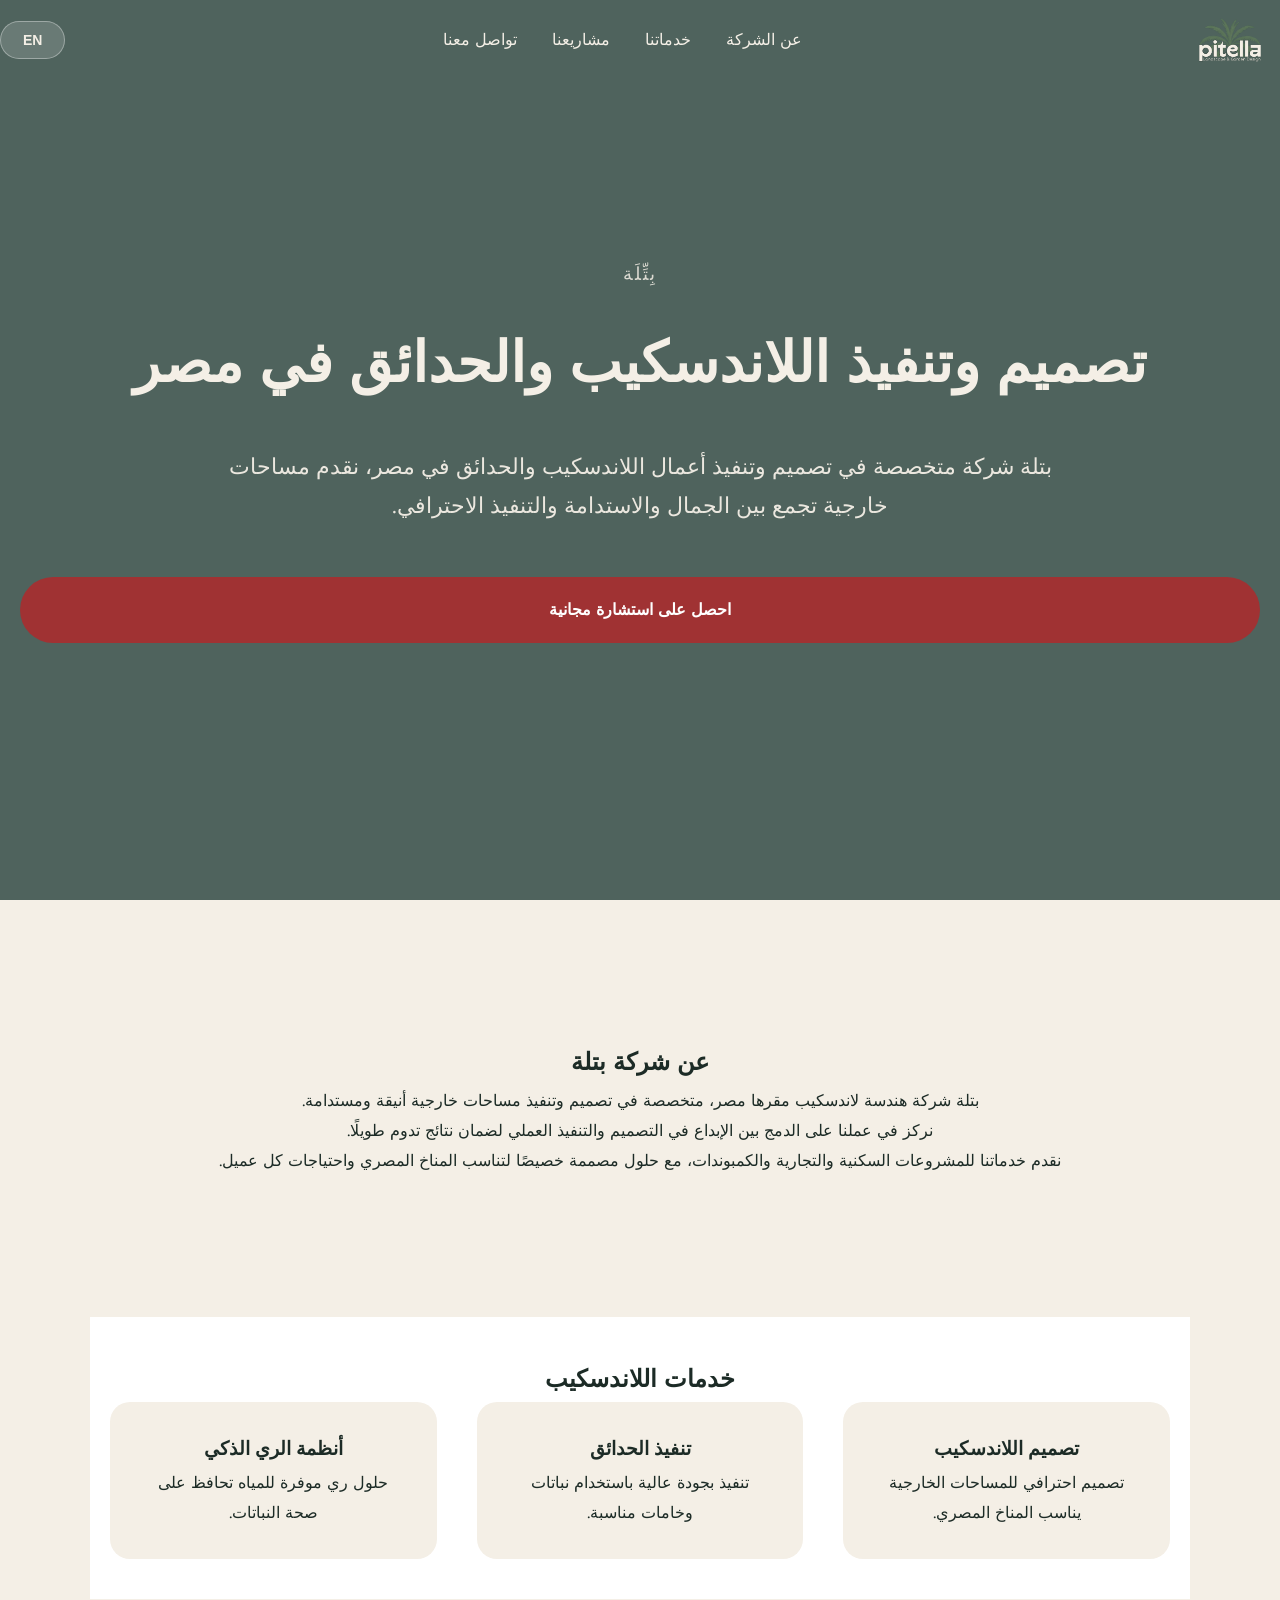
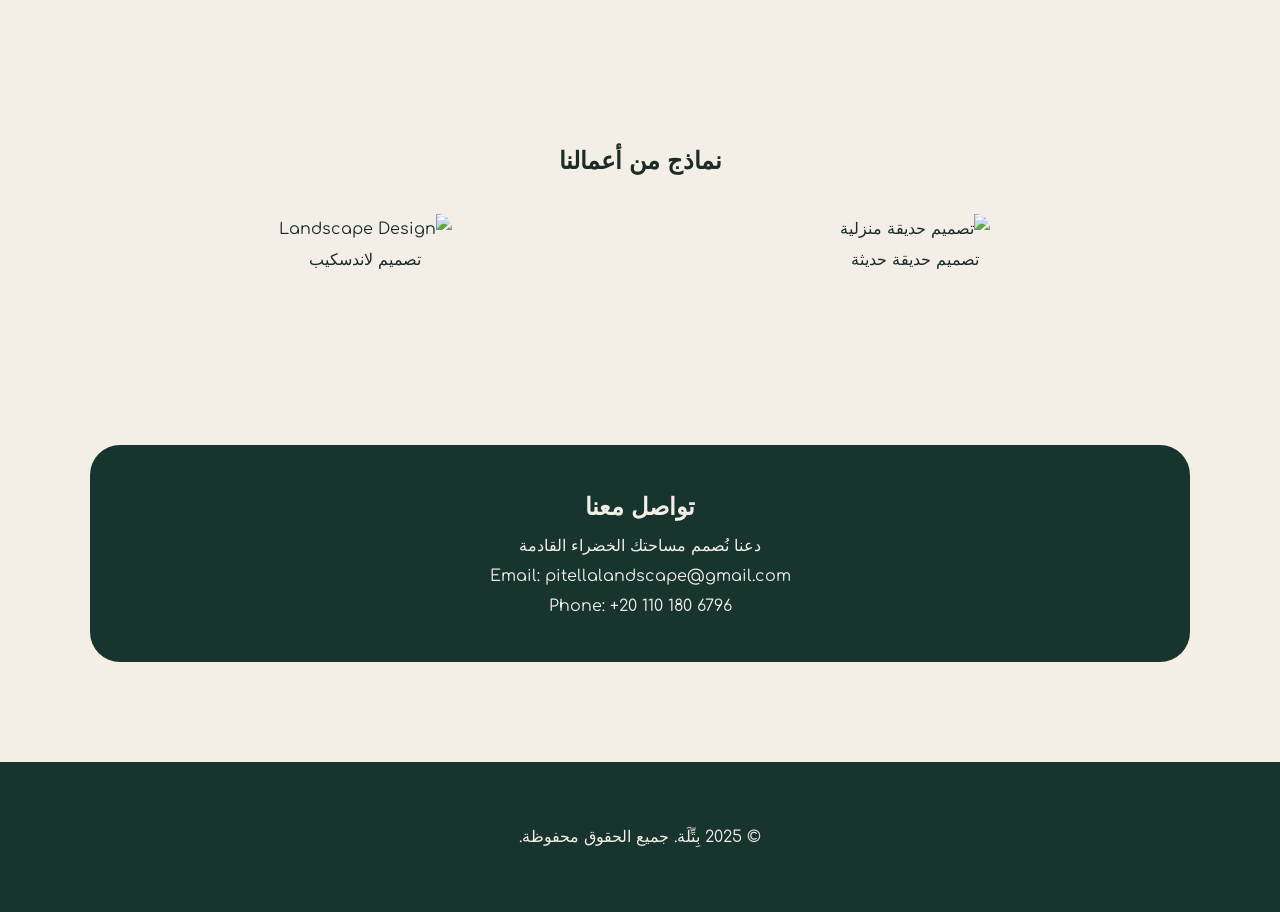
==== index.html @ 6008861d "Update index.html" ====
<!DOCTYPE html>
<html lang="ar" dir="rtl" id="htmlRoot">
<head>
  <meta charset="UTF-8">
  <meta name="viewport" content="width=device-width, initial-scale=1.0">

  <title>بتلة Pitella | تصميم وتنفيذ اللاندسكيب والحدائق في مصر</title>

  <meta name="description" content="بتلة شركة متخصصة في تصميم وتنفيذ اللاندسكيب والحدائق في مصر. حلول مستدامة، تصميم عصري، وتنفيذ احترافي.">
  <meta name="keywords" content="تصميم لاندسكيب, تصميم حدائق, Landscape Egypt, Pitella, بتلة">
  <meta name="author" content="Pitella Landscape">

  <link rel="canonical" href="https://pitella.com/">
  <link rel="icon" href="favicon.png">

  <!-- Open Graph -->
  <meta property="og:title" content="Pitella | Landscape & Garden Design">
  <meta property="og:description" content="تصميم وتنفيذ اللاندسكيب والحدائق في مصر">
  <meta property="og:image" content="https://pitella.com/hero-bg.png">
  <meta property="og:url" content="https://pitella.com">
  <meta property="og:type" content="website">

  <link href="https://fonts.googleapis.com/css2?family=Comfortaa:wght@300;400;700&display=swap" rel="stylesheet">
  <link rel="stylesheet" href="style.css">
</head>

<body>

<!-- Navbar -->
<nav class="navbar">
  <div class="navbar-container">

    <!-- Logo -->
    <img src="logo-full.png" alt="Pitella Landscape Logo" class="nav-logo">

    <!-- Navigation Links -->
    <ul class="nav-list">
      <li><a href="#about" data-en="About" data-ar="عن الشركة">عن الشركة</a></li>
      <li><a href="#services" data-en="Services" data-ar="خدماتنا">خدماتنا</a></li>
      <li><a href="#projects" data-en="Projects" data-ar="مشاريعنا">مشاريعنا</a></li>
      <li><a href="#contact" data-en="Contact" data-ar="تواصل معنا">تواصل معنا</a></li>
    </ul>

    <!-- Hamburger (Mobile Only) -->
    <div class="hamburger">
      <span></span>
      <span></span>
      <span></span>
    </div>

    <!-- Language Toggle -->
    <button id="langToggle" class="lang-toggle">EN</button>

  </div>
</nav>


<!-- Hero -->
<header class="hero">

  <!-- Brand Name -->
  <span
    class="hero-brand"
    data-en="Pitella"
    data-ar="بِتِّلَة">
    بِتِّلَة Pitella
  </span>

  <!-- Main Heading -->
  <h1
    data-en="Landscape & Garden Design in Egypt"
    data-ar="تصميم وتنفيذ اللاندسكيب والحدائق في مصر">
    تصميم وتنفيذ اللاندسكيب والحدائق في مصر
  </h1>

  <!-- Description -->
  <p
    class="hero-desc"
    data-en="Pitella is a landscape company specialized in designing and executing landscape and garden projects in Egypt. We deliver sustainable and elegant outdoor spaces."
    data-ar="بتلة شركة متخصصة في تصميم وتنفيذ أعمال اللاندسكيب والحدائق في مصر، نقدم مساحات خارجية تجمع بين الجمال والاستدامة والتنفيذ الاحترافي.">
    بتلة شركة متخصصة في تصميم وتنفيذ أعمال اللاندسكيب والحدائق في مصر، نقدم مساحات خارجية تجمع بين الجمال والاستدامة والتنفيذ الاحترافي.
  </p>

  <!-- CTA -->
  <a
    href="#contact"
    class="cta-btn"
    data-en="Get a Free Consultation"
    data-ar="احصل على استشارة مجانية">
    احصل على استشارة مجانية
  </a>

</header>


</header>


<!-- About -->
<section class="section" id="about">

  <h2
    data-en="About Pitella"
    data-ar="عن شركة بتلة">
    عن شركة بتلة
  </h2>

  <p
    data-en="Pitella is a landscape engineering company based in Egypt, specializing in creating elegant and sustainable outdoor environments."
    data-ar="بتلة شركة هندسة لاندسكيب مقرها مصر، متخصصة في تصميم وتنفيذ مساحات خارجية أنيقة ومستدامة. ">
    بتلة شركة هندسة لاندسكيب مقرها مصر، متخصصة في تصميم وتنفيذ مساحات خارجية أنيقة ومستدامة.
  </p> 
 
  <p
    data-en=" Our work focuses on blending design creativity with practical execution to deliver long-lasting results."
    data-ar=" نركز في عملنا على الدمج بين الإبداع في التصميم والتنفيذ العملي لضمان نتائج تدوم طويلًا.">
   نركز في عملنا على الدمج بين الإبداع في التصميم والتنفيذ العملي لضمان نتائج تدوم طويلًا.
  </p>

  <p
    data-en="We serve residential, commercial, and compound projects, with solutions tailored to the Egyptian climate and client needs."
    data-ar="نقدم خدماتنا للمشروعات السكنية والتجارية والكمبوندات، مع حلول مصممة خصيصًا لتناسب المناخ المصري واحتياجات كل عميل.">
    نقدم خدماتنا للمشروعات السكنية والتجارية والكمبوندات، مع حلول مصممة خصيصًا لتناسب المناخ المصري واحتياجات كل عميل.
  </p>

</section>

<!-- Services -->
<section class="section light" id="services">
  <h2>خدمات اللاندسكيب</h2>

  <div class="services">
    <div class="service-box">
      <h3>تصميم اللاندسكيب</h3>
      <p>تصميم احترافي للمساحات الخارجية يناسب المناخ المصري.</p>
    </div>

    <div class="service-box">
      <h3>تنفيذ الحدائق</h3>
      <p>تنفيذ بجودة عالية باستخدام نباتات وخامات مناسبة.</p>
    </div>

    <div class="service-box">
      <h3>أنظمة الري الذكي</h3>
      <p>حلول ري موفرة للمياه تحافظ على صحة النباتات.</p>
    </div>
  </div>
</section>

<!-- Projects -->
<section class="section" id="projects">
  <h2>نماذج من أعمالنا</h2>

  <div class="projects">
    <div class="project">
      <img src="https://source.unsplash.com/600x400/?garden" alt="تصميم حديقة منزلية">
      <p>تصميم حديقة حديثة</p>
    </div>

    <div class="project">
      <img src="https://source.unsplash.com/600x400/?landscape" alt="Landscape Design">
      <p>تصميم لاندسكيب</p>
    </div>
  </div>
</section>

<!-- Contact -->
<section class="section dark" id="contact">
  <h2>تواصل معنا</h2>
  <p>دعنا نُصمم مساحتك الخضراء القادمة</p>
  <p>Email: pitellalandscape@gmail.com</p>
  <p>Phone: +20 110 180 6796</p>
</section>

<footer>
  <p
    data-en="© 2025 Pitella. All rights reserved."
    data-ar="© 2025 بِتِّلَة. جميع الحقوق محفوظة.">
    © 2025 بِتِّلَة. جميع الحقوق محفوظة.
  </p>
</footer>


<!-- Schema -->
<script type="application/ld+json">
{
  "@context": "https://schema.org",
  "@type": "LandscapeBusiness",
  "name": "Pitella",
  "url": "https://pitella.com",
  "logo": "https://pitella.com/logo-full.png",
  "address": {
    "@type": "PostalAddress",
    "addressLocality": "Cairo",
    "addressCountry": "EG"
  }
}
</script>

<script src="script.js"></script>
</body>
</html>
---- style.css ----
:root {
  --deep-green: #18342F;
  --dark-green: #1C2B26;
  --light-green: #90EE90;
  --cream: #F4EFE6;
  --white: #fff;
  --text-on-dark: #F4EFE6;
  --cta: #a03233;
}

* {
  margin: 0;
  padding: 0;
  box-sizing: border-box;
}

body {
  font-family: 'Comfortaa', sans-serif;
  background: var(--cream);
  color: var(--dark-green);
  line-height: 1.9;
}

/* Navbar */
.navbar {
  position: fixed;
  top: 0;
  width: 100%;
  height: 80px;
  background: transparent;
  z-index: 1000;
  transition: 0.3s;
}

.navbar.scrolled {
  background: rgba(24,52,47,.95);
}

.navbar-container {
  max-width: 1300px;
  margin: auto;
  height: 100%;
  display: flex;
  align-items: center;
  justify-content: space-between;
}

.nav-logo {
  height: 100px;
}

.nav-list {
  list-style: none;
  display: flex;
  gap: 35px;
}

.nav-list a {
  color: var(--text-on-dark);
  text-decoration: none;
  font-weight: 500;
}

.lang-toggle {
  background: rgba(255,255,255,0.15);
  border: 1px solid rgba(255,255,255,0.35);
  color: var(--text-on-dark);
  padding: 10px 22px;
  border-radius: 25px;
  cursor: pointer;
  font-weight: 600;
  font-size: 14px;
  display: flex;
  align-items: center;
  gap: 8px;
  transition: 0.3s ease;
}

.lang-toggle:hover {
  background: var(--light-green);
  color: var(--deep-green);
}

/* Hero */
.hero {
  min-height: 100vh;
  background: url('hero-bg.png') center/cover no-repeat;
  position: relative;
  text-align: center;
  padding: 180px 20px;
  color: var(--text-on-dark);
  
  display: flex;
  flex-direction: column;
  justify-content: center;
}

.hero::before {
  content: '';
  position: absolute;
  inset: 0;
  background: rgba(24,52,47,.75);
}

.hero * {
  position: relative;
}

.hero h1 {
  font-size: 56px;
  margin-bottom: 30px;
}

.hero p {
  font-size: 22px;
  margin-bottom: 50px;
}

/* وصف الهيرو */
.hero-desc {
  max-width: 850px;
  margin: 0 auto 50px;
  font-size: 20px;
  line-height: 1.8;
  opacity: 0.95;
}
.hero-brand {
  display: block;
  font-size: 18px;
  letter-spacing: 2px;
  text-transform: uppercase;
  opacity: 0.85;
  margin-bottom: 20px;
}

.cta-btn {
  background: var(--cta);
  color: var(--white);
  padding: 18px 40px;
  border-radius: 40px;
  text-decoration: none;
  font-weight: bold;
}

/* Sections */
.section {
  max-width: 1100px;
  margin: 100px auto;
  padding: 40px 20px;
  text-align: center;
}

.section.light {
  background: var(--white);
}

.section.dark {
  background: var(--deep-green);
  color: var(--text-on-dark);
  border-radius: 30px;
}

.services, .projects {
  display: grid;
  grid-template-columns: repeat(auto-fit,minmax(260px,1fr));
  gap: 40px;
}

.service-box, .project {
  background: var(--cream);
  padding: 30px;
  border-radius: 20px;
}

.project img {
  width: 100%;
  border-radius: 15px;
}

footer {
  background: var(--deep-green);
  color: var(--text-on-dark);
  text-align: center;
  padding: 60px;
}
@media (max-width: 768px) {

  .navbar {
    height: 70px;
    padding: 0 15px;
  }

  .nav-logo {
    height: 45px;
  }

  .nav-list {
    position: absolute;
    top: 70px;
    right: 0;
    background: rgba(24,52,47,.97);
    width: 100%;
    flex-direction: column;
    gap: 20px;
    padding: 30px 0;
    display: none;
  }

  .nav-list.active {
    display: flex;
  }

  .hero {
    padding: 140px 20px 100px;
  }

  .hero h1 {
    font-size: 38px;
  }

  .hero p {
    font-size: 18px;
  }

  .cta-btn {
    font-size: 18px;
    padding: 15px 30px;
  }

  .section {
    margin: 70px auto;
  }
}
.hamburger {
  display: none;
  flex-direction: column;
  gap: 6px;
  cursor: pointer;
}

.hamburger span {
  width: 26px;
  height: 3px;
  background: #fff;
}

@media (max-width: 768px) {
  .hero {
    padding: 140px 20px;
  }

  .hero h1 {
    font-size: 38px;
  }

  .hero-desc {
    font-size: 18px;
  }

  .hero-brand {
    font-size: 15px;
    letter-spacing: 1.5px;
  }
}
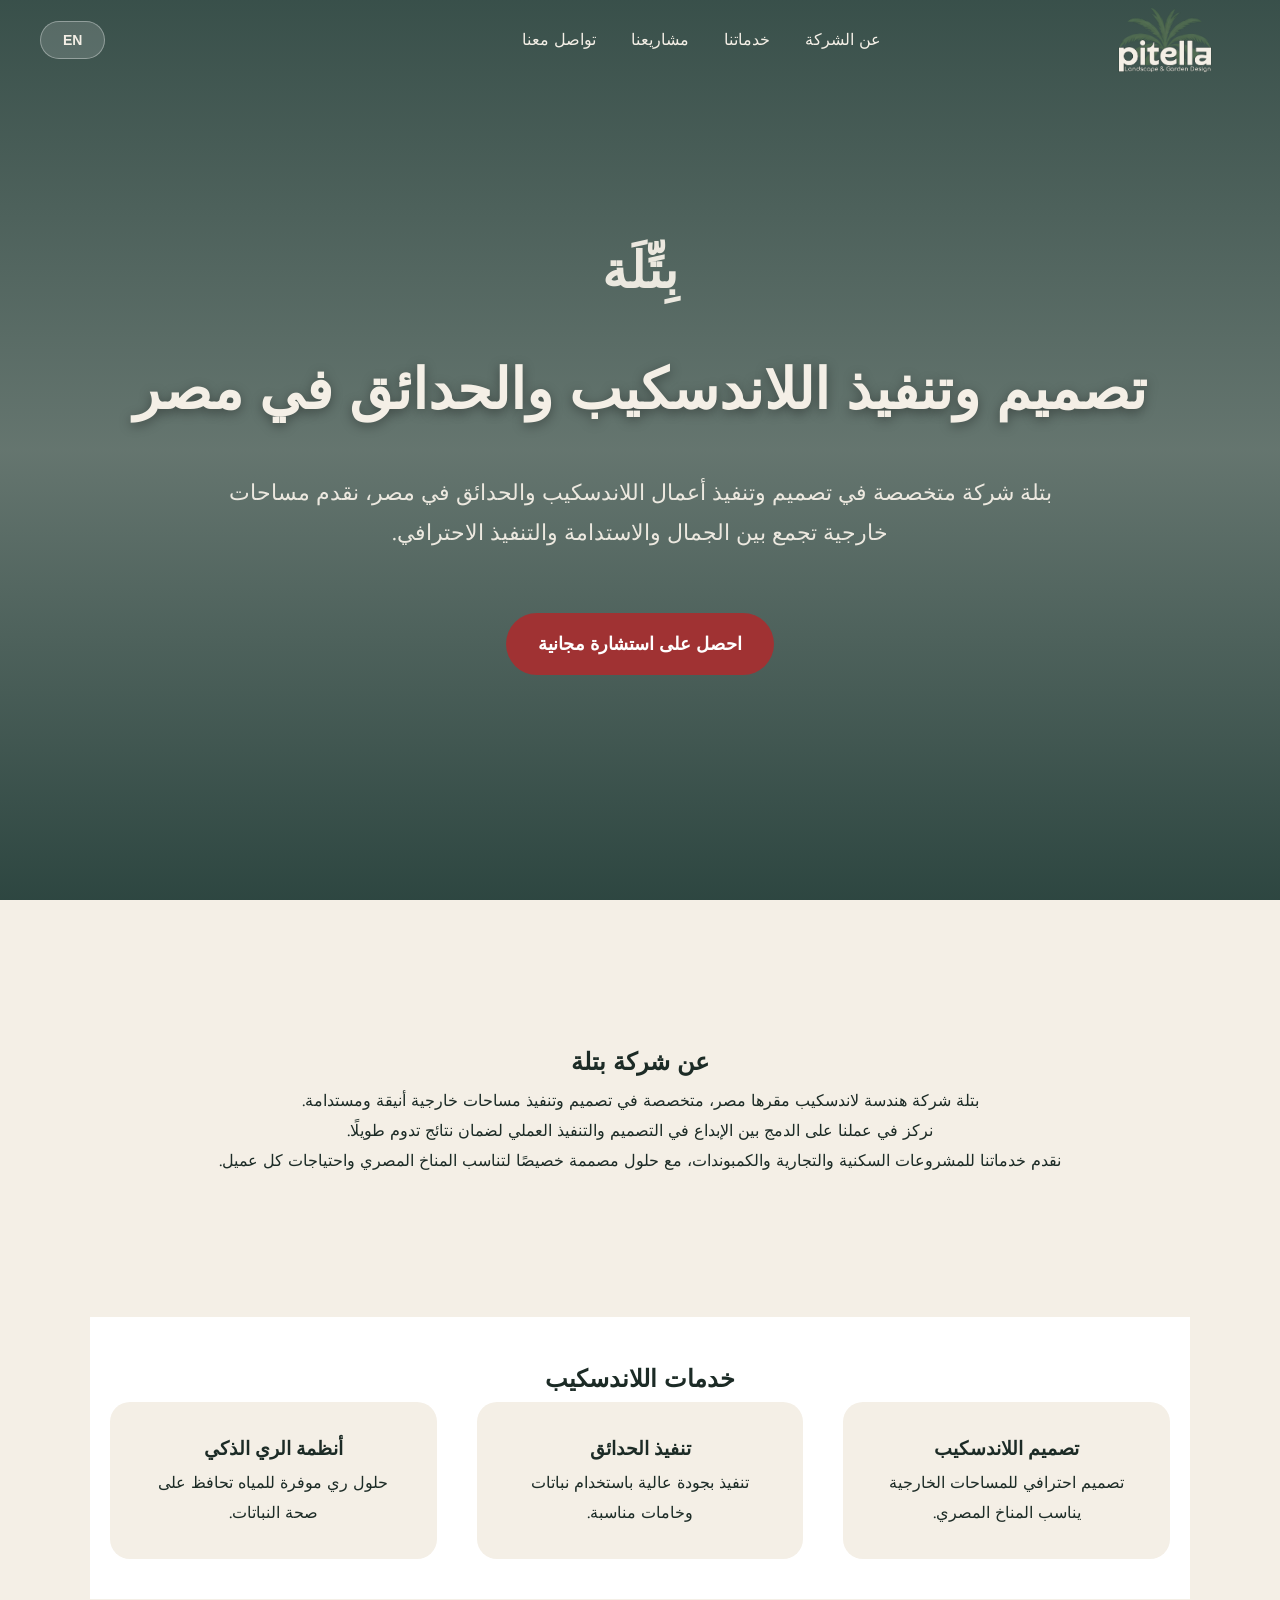
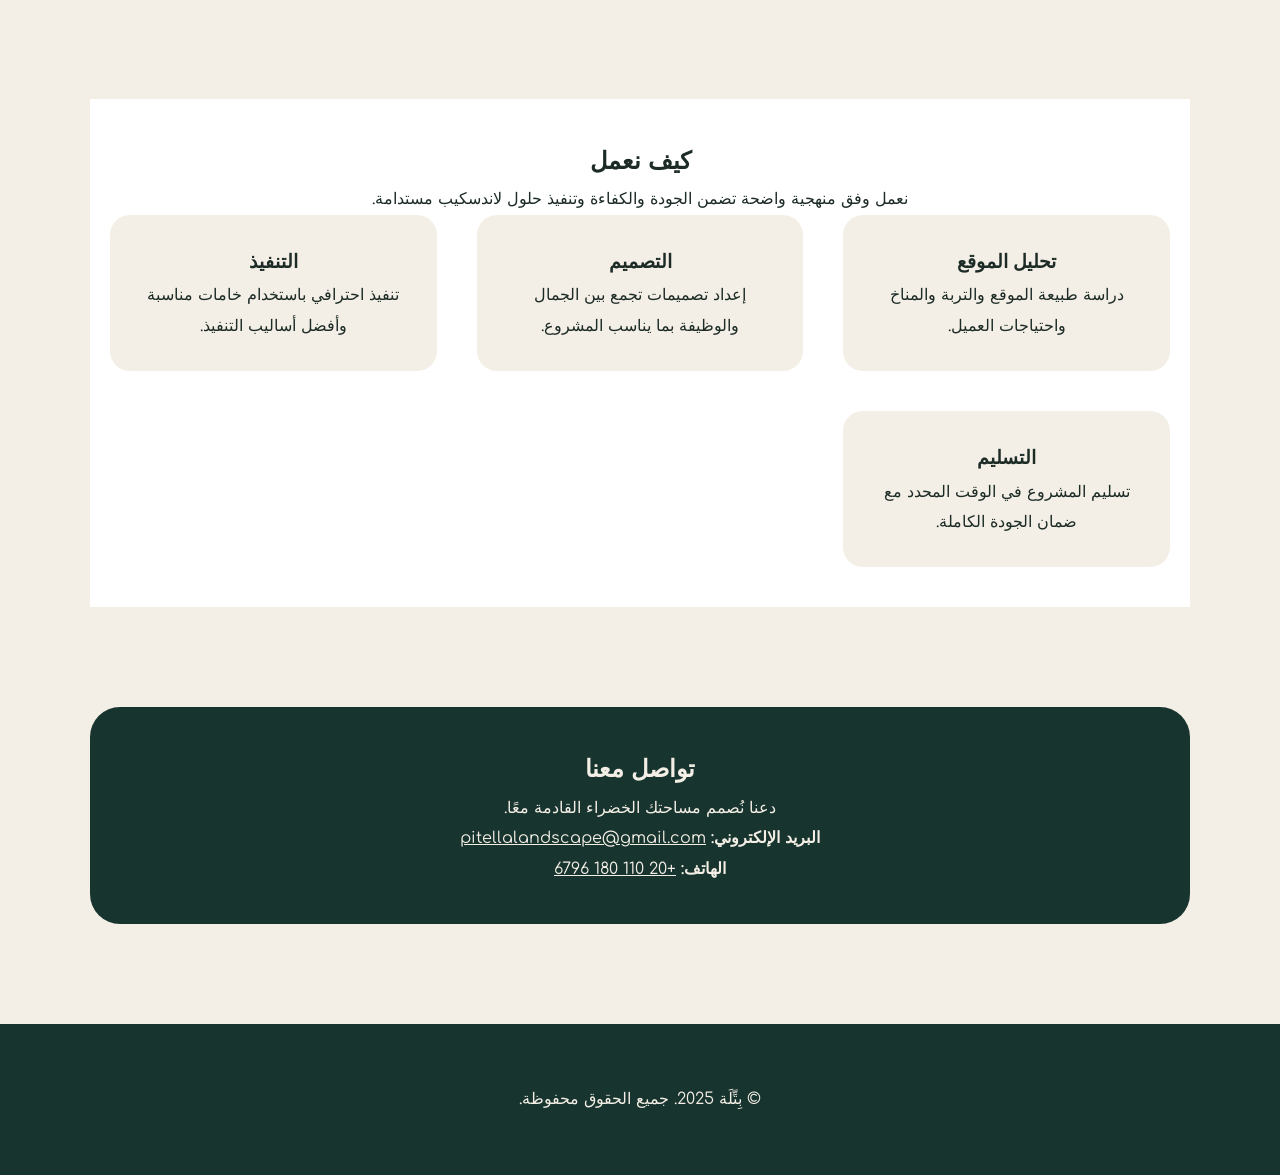
==== commit ab5ec696: "Update index.html" ====
--- a/index.html
+++ b/index.html
@@ -127,55 +127,160 @@
 
 <!-- Services -->
 <section class="section light" id="services">
-  <h2>خدمات اللاندسكيب</h2>
+  <h2
+    data-en="Landscape Services"
+    data-ar="خدمات اللاندسكيب">
+    خدمات اللاندسكيب
+  </h2>
 
   <div class="services">
     <div class="service-box">
-      <h3>تصميم اللاندسكيب</h3>
-      <p>تصميم احترافي للمساحات الخارجية يناسب المناخ المصري.</p>
-    </div>
-
-    <div class="service-box">
-      <h3>تنفيذ الحدائق</h3>
-      <p>تنفيذ بجودة عالية باستخدام نباتات وخامات مناسبة.</p>
-    </div>
-
-    <div class="service-box">
-      <h3>أنظمة الري الذكي</h3>
-      <p>حلول ري موفرة للمياه تحافظ على صحة النباتات.</p>
+      <h3
+        data-en="Landscape Design"
+        data-ar="تصميم اللاندسكيب">
+        تصميم اللاندسكيب
+      </h3>
+      <p
+        data-en="Professional outdoor space design tailored to the Egyptian climate."
+        data-ar="تصميم احترافي للمساحات الخارجية يناسب المناخ المصري.">
+        تصميم احترافي للمساحات الخارجية يناسب المناخ المصري.
+      </p>
+    </div>
+
+    <div class="service-box">
+      <h3
+        data-en="Garden Implementation"
+        data-ar="تنفيذ الحدائق">
+        تنفيذ الحدائق
+      </h3>
+      <p
+        data-en="High-quality garden execution using suitable plants and materials."
+        data-ar="تنفيذ بجودة عالية باستخدام نباتات وخامات مناسبة.">
+        تنفيذ بجودة عالية باستخدام نباتات وخامات مناسبة.
+      </p>
+    </div>
+
+    <div class="service-box">
+      <h3
+        data-en="Smart Irrigation Systems"
+        data-ar="أنظمة الري الذكي">
+        أنظمة الري الذكي
+      </h3>
+      <p
+        data-en="Water-saving irrigation solutions that maintain plant health."
+        data-ar="حلول ري موفرة للمياه تحافظ على صحة النباتات.">
+        حلول ري موفرة للمياه تحافظ على صحة النباتات.
+      </p>
     </div>
   </div>
 </section>
 
-<!-- Projects -->
-<section class="section" id="projects">
-  <h2>نماذج من أعمالنا</h2>
-
-  <div class="projects">
-    <div class="project">
-      <img src="https://source.unsplash.com/600x400/?garden" alt="تصميم حديقة منزلية">
-      <p>تصميم حديقة حديثة</p>
-    </div>
-
-    <div class="project">
-      <img src="https://source.unsplash.com/600x400/?landscape" alt="Landscape Design">
-      <p>تصميم لاندسكيب</p>
-    </div>
+
+<!-- How We Work -->
+<section class="section light" id="process">
+  <h2
+    data-en="How We Work"
+    data-ar="كيف نعمل">
+    كيف نعمل
+  </h2>
+
+  <p
+    data-en="Our workflow is built on clear steps to ensure quality, efficiency, and sustainable landscape solutions."
+    data-ar="نعمل وفق منهجية واضحة تضمن الجودة والكفاءة وتنفيذ حلول لاندسكيب مستدامة.">
+    نعمل وفق منهجية واضحة تضمن الجودة والكفاءة وتنفيذ حلول لاندسكيب مستدامة.
+  </p>
+
+  <div class="services">
+    
+    <div class="service-box">
+      <h3
+        data-en="Site Analysis"
+        data-ar="تحليل الموقع">
+        تحليل الموقع
+      </h3>
+      <p
+        data-en="Studying the site conditions, soil, climate, and client requirements."
+        data-ar="دراسة طبيعة الموقع والتربة والمناخ واحتياجات العميل.">
+        دراسة طبيعة الموقع والتربة والمناخ واحتياجات العميل.
+      </p>
+    </div>
+
+    <div class="service-box">
+      <h3
+        data-en="Design"
+        data-ar="التصميم">
+        التصميم
+      </h3>
+      <p
+        data-en="Creating functional and aesthetic landscape designs tailored to the project."
+        data-ar="إعداد تصميمات تجمع بين الجمال والوظيفة بما يناسب المشروع.">
+        إعداد تصميمات تجمع بين الجمال والوظيفة بما يناسب المشروع.
+      </p>
+    </div>
+
+    <div class="service-box">
+      <h3
+        data-en="Execution"
+        data-ar="التنفيذ">
+        التنفيذ
+      </h3>
+      <p
+        data-en="Professional execution using suitable materials and best practices."
+        data-ar="تنفيذ احترافي باستخدام خامات مناسبة وأفضل أساليب التنفيذ.">
+        تنفيذ احترافي باستخدام خامات مناسبة وأفضل أساليب التنفيذ.
+      </p>
+    </div>
+
+    <div class="service-box">
+      <h3
+        data-en="Delivery"
+        data-ar="التسليم">
+        التسليم
+      </h3>
+      <p
+        data-en="Delivering the project on time with full quality assurance."
+        data-ar="تسليم المشروع في الوقت المحدد مع ضمان الجودة الكاملة.">
+        تسليم المشروع في الوقت المحدد مع ضمان الجودة الكاملة.
+      </p>
+    </div>
+
   </div>
 </section>
 
+
 <!-- Contact -->
 <section class="section dark" id="contact">
-  <h2>تواصل معنا</h2>
-  <p>دعنا نُصمم مساحتك الخضراء القادمة</p>
-  <p>Email: pitellalandscape@gmail.com</p>
-  <p>Phone: +20 110 180 6796</p>
+  <h2
+    data-en="Contact Us"
+    data-ar="تواصل معنا">
+    تواصل معنا
+  </h2>
+
+  <p
+    data-en="Let’s design your next green outdoor space together."
+    data-ar="دعنا نُصمم مساحتك الخضراء القادمة معًا.">
+    دعنا نُصمم مساحتك الخضراء القادمة معًا.
+  </p>
+
+  <p>
+    <strong data-en="Email:" data-ar="البريد الإلكتروني:">البريد الإلكتروني:</strong>
+    <a href="mailto:pitellalandscape@gmail.com" style="color: inherit;">
+      pitellalandscape@gmail.com
+    </a>
+  </p>
+
+  <p>
+    <strong data-en="Phone:" data-ar="الهاتف:">الهاتف:</strong>
+    <a href="tel:+201101806796" style="color: inherit;">
+      +20 110 180 6796
+    </a>
+  </p>
 </section>
 
 <footer>
   <p
     data-en="© 2025 Pitella. All rights reserved."
-    data-ar="© 2025 بِتِّلَة. جميع الحقوق محفوظة.">
+    data-ar="© بِتِّلَة 2025. جميع الحقوق محفوظة.">
     © 2025 بِتِّلَة. جميع الحقوق محفوظة.
   </p>
 </footer>
--- a/style.css
+++ b/style.css
@@ -37,7 +37,7 @@
 }
 
 .navbar-container {
-  max-width: 1300px;
+  max-width: 1200px;
   margin: auto;
   height: 100%;
   display: flex;
@@ -46,7 +46,7 @@
 }
 
 .nav-logo {
-  height: 100px;
+  height: 150px;
 }
 
 .nav-list {
@@ -84,7 +84,7 @@
 /* Hero */
 .hero {
   min-height: 100vh;
-  background: url('hero-bg.png') center/cover no-repeat;
+  background: url('hero-bg.svg') center/cover no-repeat;
   position: relative;
   text-align: center;
   padding: 180px 20px;
@@ -93,13 +93,19 @@
   display: flex;
   flex-direction: column;
   justify-content: center;
+  align-items: center;
 }
 
 .hero::before {
   content: '';
   position: absolute;
   inset: 0;
-  background: rgba(24,52,47,.75);
+  background: linear-gradient(
+    to bottom,
+    rgba(24,52,47,0.85) 0%,
+    rgba(24,52,47,0.65) 50%,
+    rgba(24,52,47,0.9) 100%
+  );
 }
 
 .hero * {
@@ -109,6 +115,7 @@
 .hero h1 {
   font-size: 56px;
   margin-bottom: 30px;
+  text-shadow: 0 3px 12px rgba(0,0,0,0.35);
 }
 
 .hero p {
@@ -124,22 +131,32 @@
   line-height: 1.8;
   opacity: 0.95;
 }
+
 .hero-brand {
   display: block;
-  font-size: 18px;
-  letter-spacing: 2px;
-  text-transform: uppercase;
-  opacity: 0.85;
-  margin-bottom: 20px;
-}
+  font-size: 50px;        
+  font-weight: 700;
+  letter-spacing: 1px;   
+  margin-bottom: 18px;
+  opacity: 0.95;
+}
+
 
 .cta-btn {
   background: var(--cta);
   color: var(--white);
-  padding: 18px 40px;
-  border-radius: 40px;
+  padding: 14px 32px;        /* أصغر وأنعم */
+  border-radius: 32px;
   text-decoration: none;
-  font-weight: bold;
+  font-weight: 600;          /* أخف من bold */
+  font-size: 18px;           /* تحكم صريح */
+  display: inline-block;
+  transition: 0.3s ease;
+  margin-top: 10px;
+}
+.cta-btn:hover {
+  transform: translateY(-2px);
+  box-shadow: 0 8px 20px rgba(0,0,0,0.2);
 }
 
 /* Sections */
@@ -183,23 +200,31 @@
   text-align: center;
   padding: 60px;
 }
+/* ======================
+   Mobile (≤ 768px)
+====================== */
 @media (max-width: 768px) {
 
+  /* Navbar */
   .navbar {
     height: 70px;
     padding: 0 15px;
   }
 
   .nav-logo {
-    height: 45px;
+    height: 80px;
+  }
+
+  .hamburger {
+    display: flex;
   }
 
   .nav-list {
     position: absolute;
     top: 70px;
     right: 0;
+    width: 100%;
     background: rgba(24,52,47,.97);
-    width: 100%;
     flex-direction: column;
     gap: 20px;
     padding: 30px 0;
@@ -210,55 +235,35 @@
     display: flex;
   }
 
+  /* Hero */
   .hero {
     padding: 140px 20px 100px;
+    background-image: url('hero-bg-mobile.png');
+    background-position: center;
+  }
+
+  .hero-brand {
+    font-size: 36px;
+    letter-spacing: 1px;
   }
 
   .hero h1 {
-    font-size: 38px;
-  }
-
-  .hero p {
+    font-size: 30px;
+  }
+
+  .hero-desc {
     font-size: 18px;
   }
 
+  /* CTA Button */
   .cta-btn {
-    font-size: 18px;
-    padding: 15px 30px;
-  }
-
+    font-size: 16px;
+    padding: 12px 26px;
+  }
+
+  /* Sections */
   .section {
     margin: 70px auto;
   }
 }
-.hamburger {
-  display: none;
-  flex-direction: column;
-  gap: 6px;
-  cursor: pointer;
-}
-
-.hamburger span {
-  width: 26px;
-  height: 3px;
-  background: #fff;
-}
-
-@media (max-width: 768px) {
-  .hero {
-    padding: 140px 20px;
-  }
-
-  .hero h1 {
-    font-size: 38px;
-  }
-
-  .hero-desc {
-    font-size: 18px;
-  }
-
-  .hero-brand {
-    font-size: 15px;
-    letter-spacing: 1.5px;
-  }
-}
+
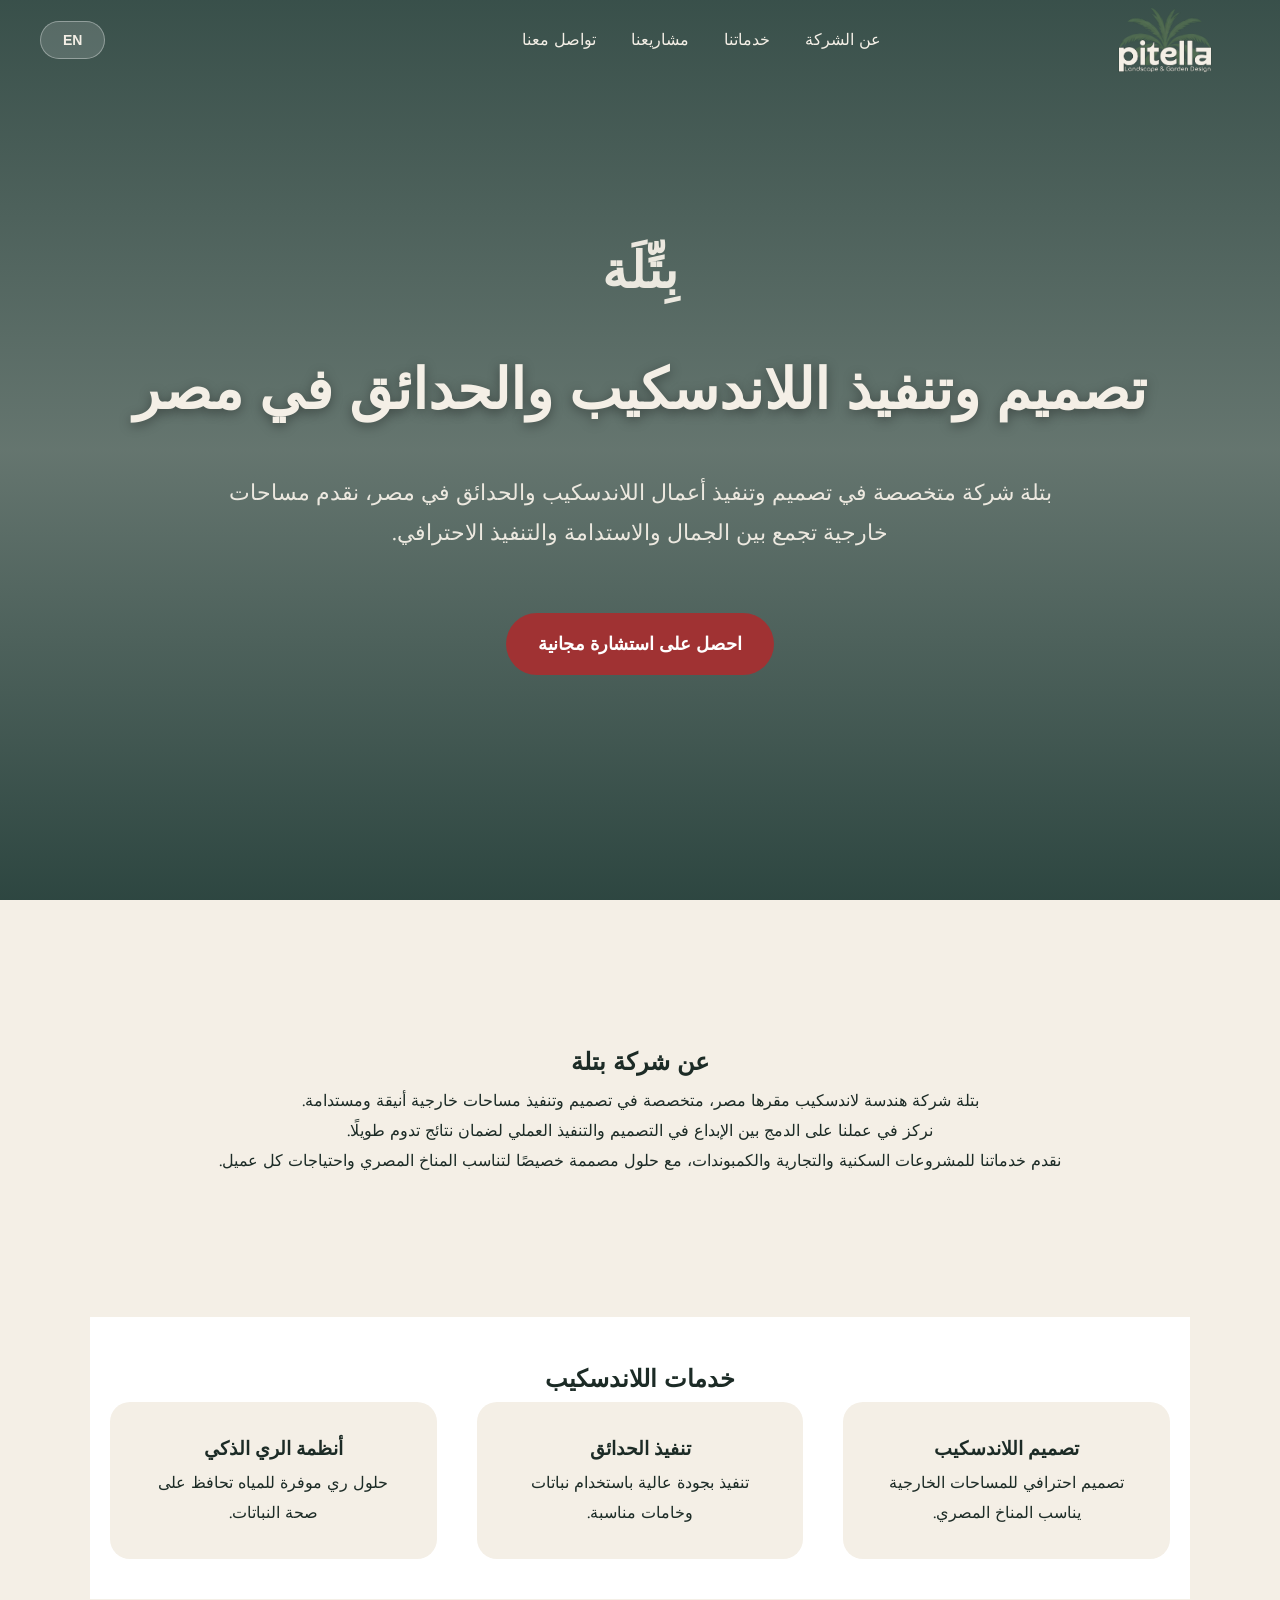
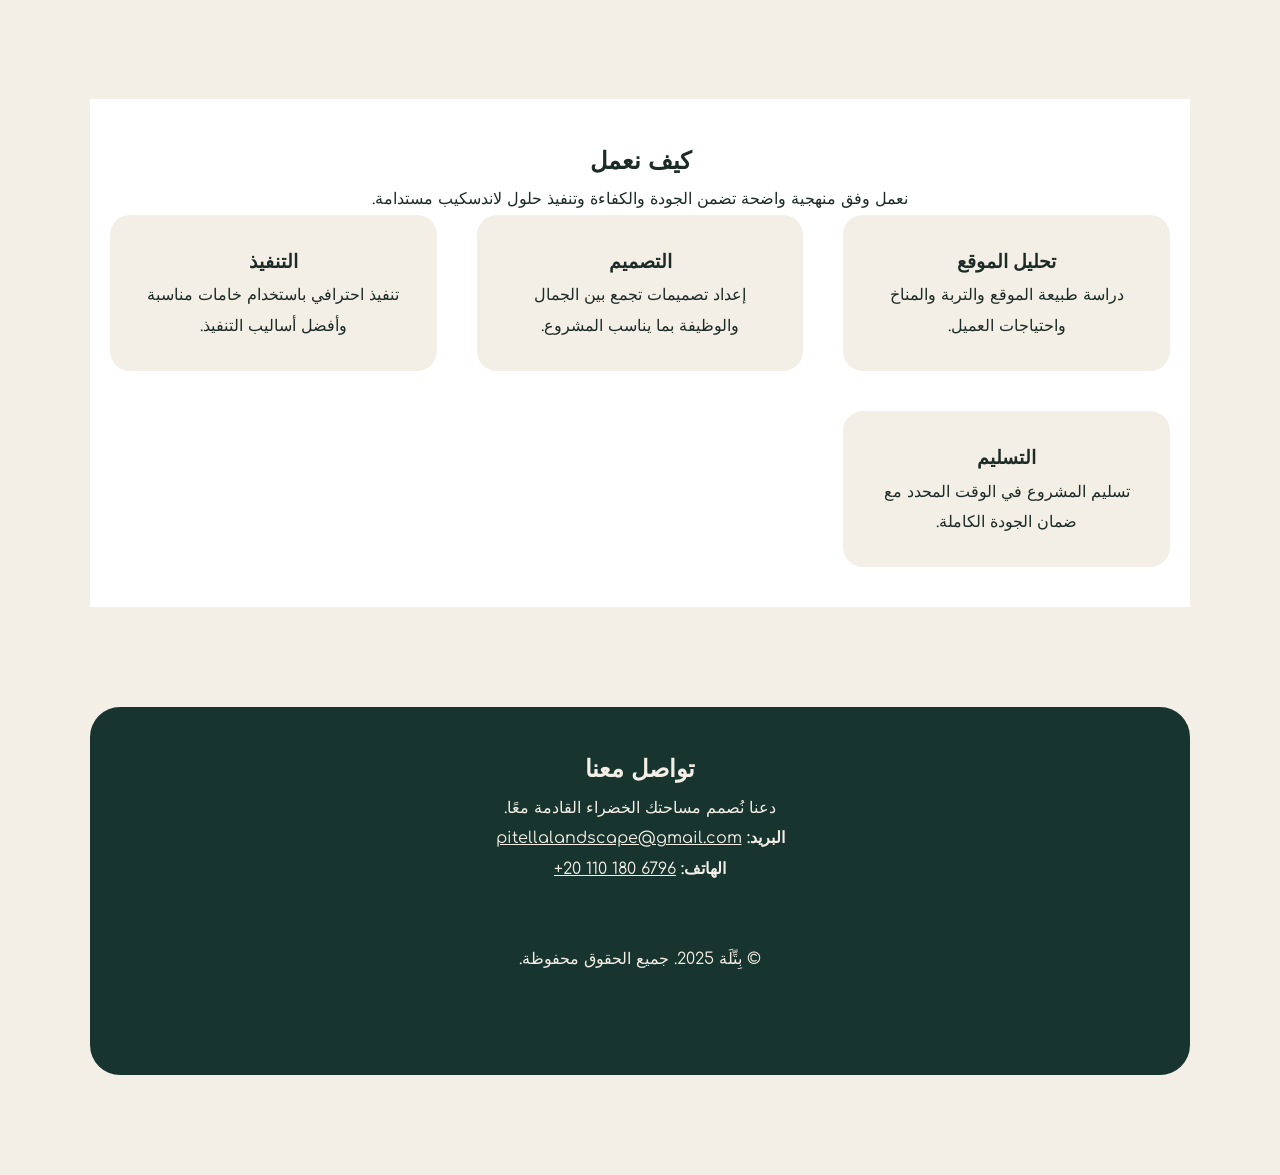
==== commit b8f7e27c: "Update index.html" ====
--- a/index.html
+++ b/index.html
@@ -4,7 +4,7 @@
   <meta charset="UTF-8">
   <meta name="viewport" content="width=device-width, initial-scale=1.0">
 
-  <title>بتلة Pitella | تصميم وتنفيذ اللاندسكيب والحدائق في مصر</title>
+  <title>بتلة - Pitella</title>
 
   <meta name="description" content="بتلة شركة متخصصة في تصميم وتنفيذ اللاندسكيب والحدائق في مصر. حلول مستدامة، تصميم عصري، وتنفيذ احترافي.">
   <meta name="keywords" content="تصميم لاندسكيب, تصميم حدائق, Landscape Egypt, Pitella, بتلة">
@@ -263,44 +263,51 @@
   </p>
 
   <p>
-    <strong data-en="Email:" data-ar="البريد الإلكتروني:">البريد الإلكتروني:</strong>
+    <strong data-en="Email:" data-ar="البريد:">البريد الإلكتروني:</strong>
     <a href="mailto:pitellalandscape@gmail.com" style="color: inherit;">
       pitellalandscape@gmail.com
     </a>
   </p>
 
   <p>
-    <strong data-en="Phone:" data-ar="الهاتف:">الهاتف:</strong>
-    <a href="tel:+201101806796" style="color: inherit;">
-      +20 110 180 6796
-    </a>
-  </p>
-</section>
+  <strong data-en="Phone:" data-ar="الهاتف:">الهاتف:</strong>
+  <a
+    href="tel:+201101806796"
+    dir="ltr"
+    style="color: inherit; unicode-bidi: embed;">
+    +20 110 180 6796
+  </a>
+</p>
 
 <footer>
   <p
-    data-en="© 2025 Pitella. All rights reserved."
+    data-en="© Pitella 2025. All rights reserved."
     data-ar="© بِتِّلَة 2025. جميع الحقوق محفوظة.">
     © 2025 بِتِّلَة. جميع الحقوق محفوظة.
   </p>
 </footer>
 
 
-<!-- Schema -->
 <script type="application/ld+json">
 {
   "@context": "https://schema.org",
   "@type": "LandscapeBusiness",
-  "name": "Pitella",
+  "name": "Pitella Landscape",
   "url": "https://pitella.com",
   "logo": "https://pitella.com/logo-full.png",
+  "image": "https://pitella.com/hero-bg.png",
   "address": {
     "@type": "PostalAddress",
     "addressLocality": "Cairo",
     "addressCountry": "EG"
-  }
+  },
+  "sameAs": [
+    "https://www.instagram.com/@pitellascape",
+    "https://www.facebook.com/@pitellascape"
+  ]
 }
 </script>
+
 
 <script src="script.js"></script>
 </body>
--- a/style.css
+++ b/style.css
@@ -212,7 +212,7 @@
   }
 
   .nav-logo {
-    height: 80px;
+    height: 100px;
   }
 
   .hamburger {
@@ -238,7 +238,7 @@
   /* Hero */
   .hero {
     padding: 140px 20px 100px;
-    background-image: url('hero-bg-mobile.png');
+    background-image: url('hero-bg-mobile.svg');
     background-position: center;
   }
 
@@ -248,11 +248,11 @@
   }
 
   .hero h1 {
-    font-size: 30px;
+    font-size: 25px;
   }
 
   .hero-desc {
-    font-size: 18px;
+    font-size: 16px;
   }
 
   /* CTA Button */
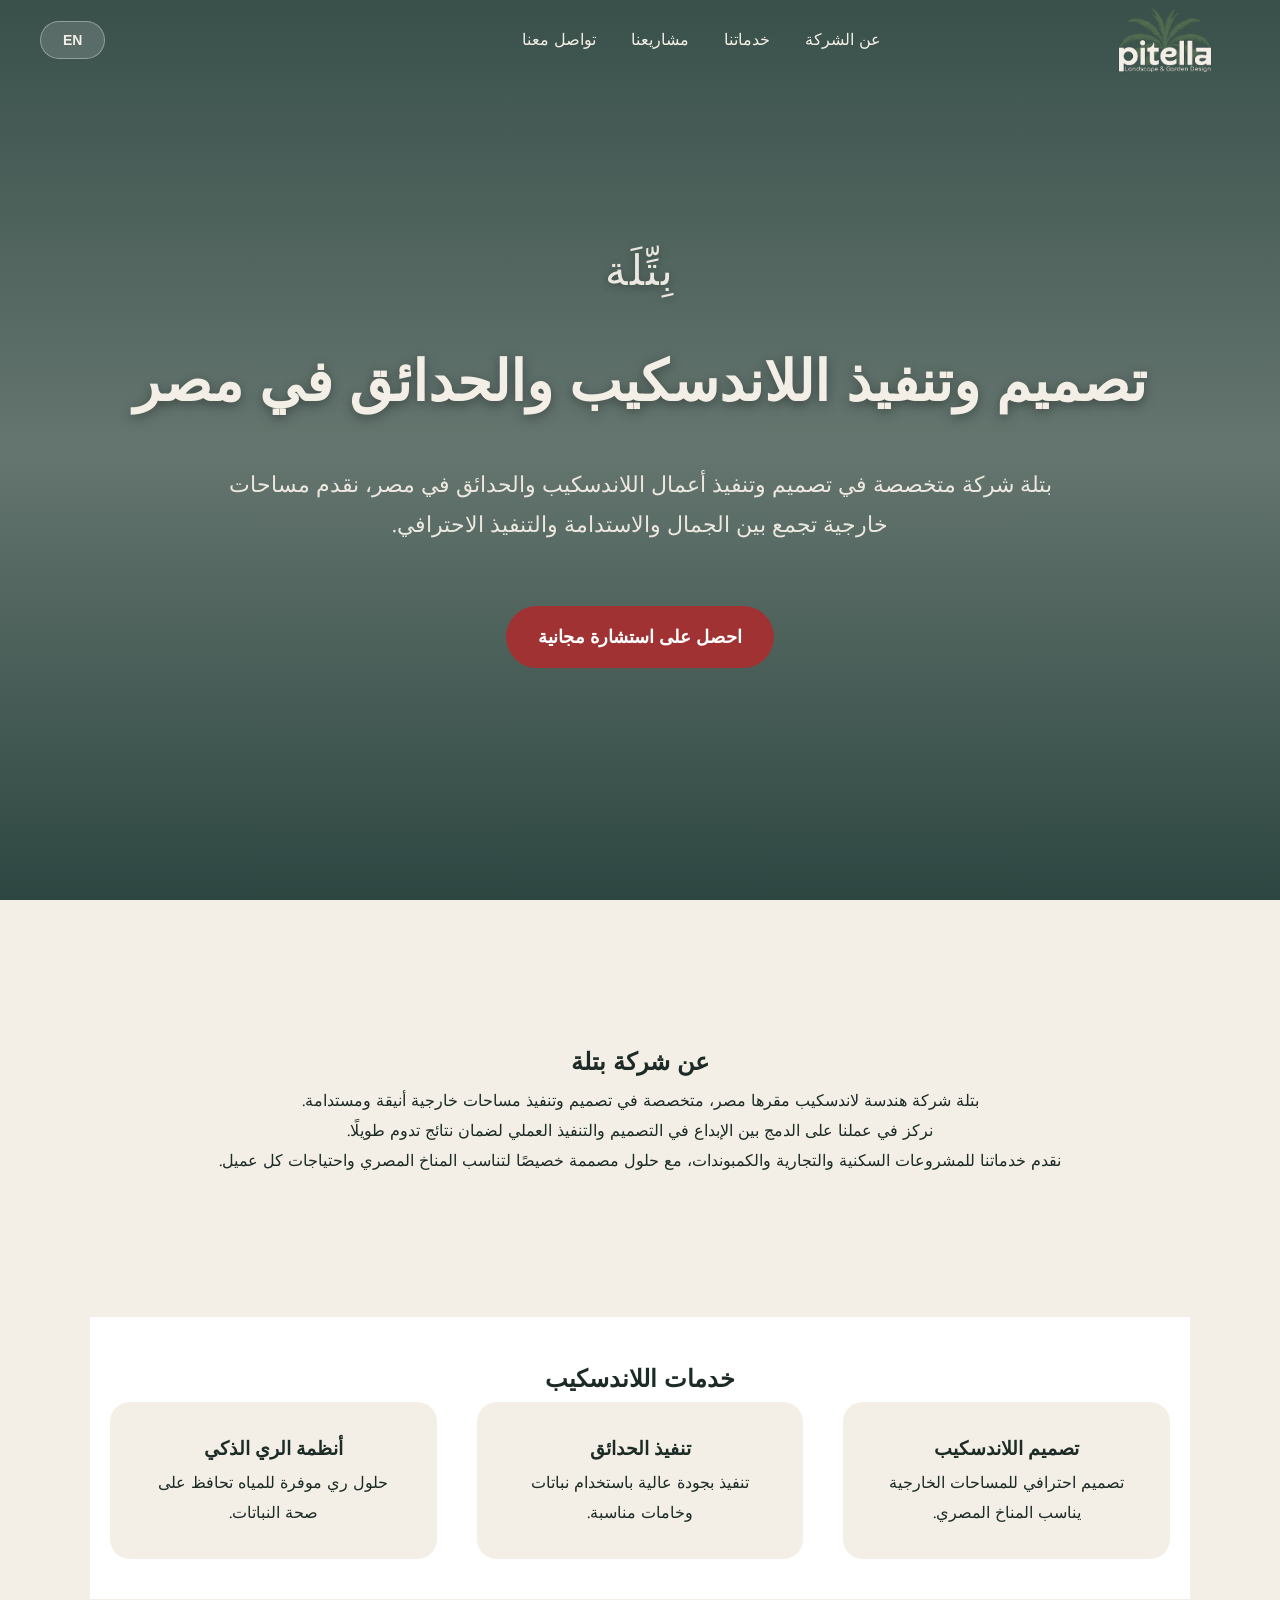
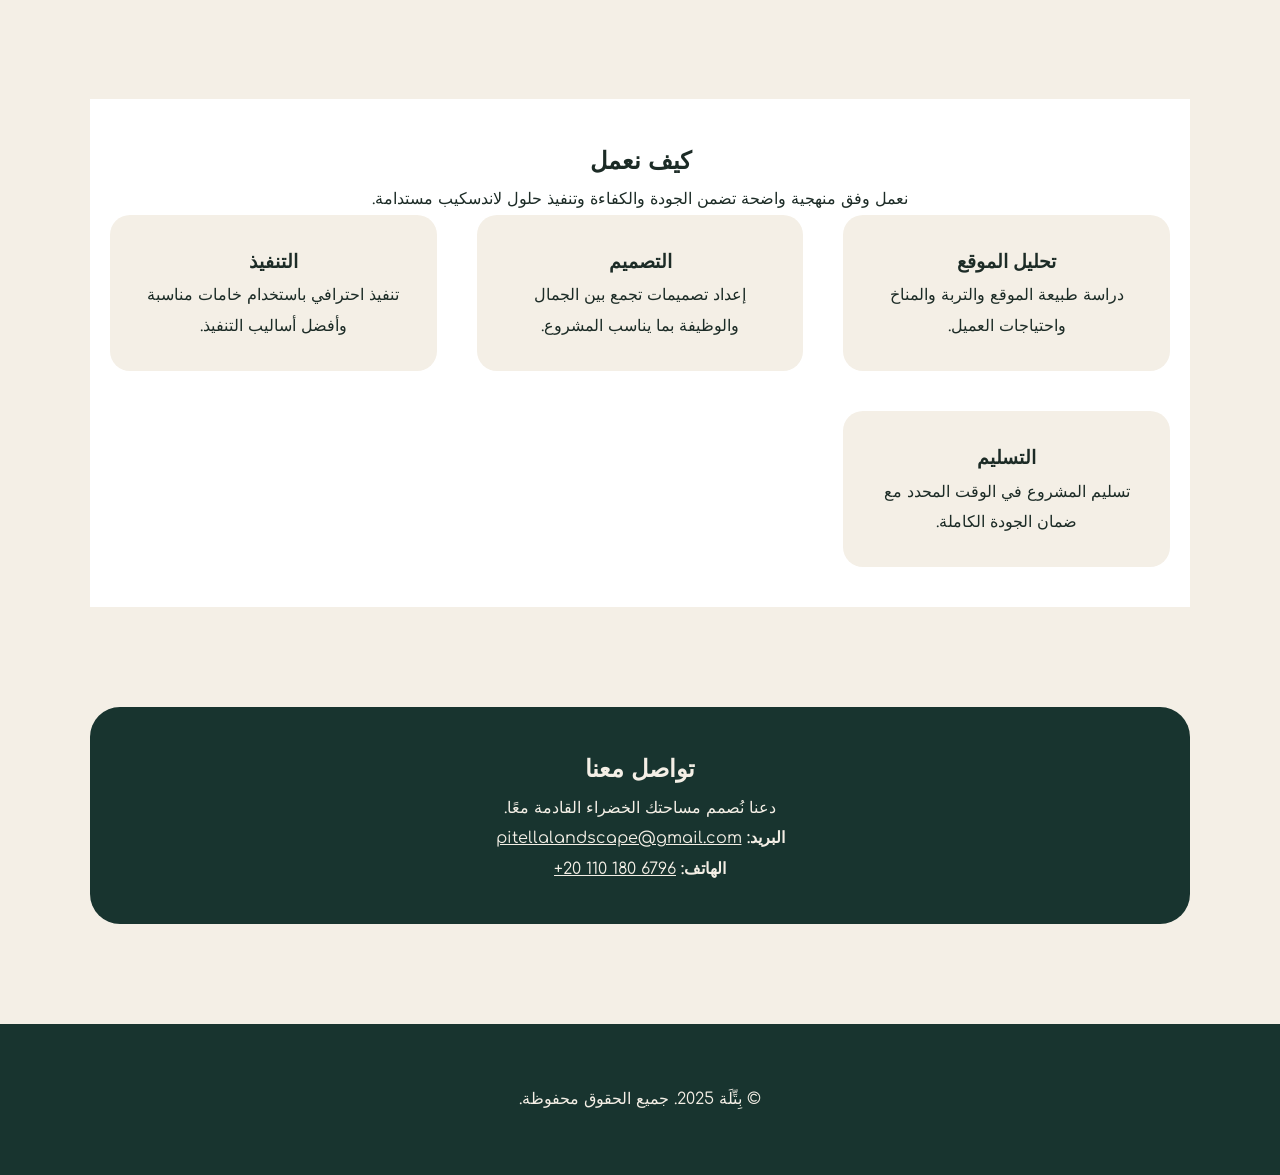
==== commit a3c87e8d: "Update index.html" ====
--- a/index.html
+++ b/index.html
@@ -21,6 +21,8 @@
   <meta property="og:type" content="website">
 
   <link href="https://fonts.googleapis.com/css2?family=Comfortaa:wght@300;400;700&display=swap" rel="stylesheet">
+  <link href="https://fonts.googleapis.com/css2?family=Nova+Square&display=swap" rel="stylesheet">
+
   <link rel="stylesheet" href="style.css">
 </head>
 
@@ -59,12 +61,12 @@
 <header class="hero">
 
   <!-- Brand Name -->
-  <span
-    class="hero-brand"
-    data-en="Pitella"
-    data-ar="بِتِّلَة">
-    بِتِّلَة Pitella
-  </span>
+ <span
+  class="hero-brand"
+  data-en="Pitella"
+  data-ar="بِتِّلَة">
+</span>
+
 
   <!-- Main Heading -->
   <h1
@@ -278,7 +280,8 @@
     +20 110 180 6796
   </a>
 </p>
-
+</section>
+  
 <footer>
   <p
     data-en="© Pitella 2025. All rights reserved."
--- a/style.css
+++ b/style.css
@@ -89,7 +89,6 @@
   text-align: center;
   padding: 180px 20px;
   color: var(--text-on-dark);
-  
   display: flex;
   flex-direction: column;
   justify-content: center;
@@ -133,13 +132,15 @@
 }
 
 .hero-brand {
+  font-family: 'Nova Square', cursive;
   display: block;
-  font-size: 50px;        
-  font-weight: 700;
-  letter-spacing: 1px;   
+  font-size: 42px;
+  letter-spacing: 2px;
   margin-bottom: 18px;
   opacity: 0.95;
-}
+  text-shadow: 0 2px 8px rgba(0,0,0,0.3);
+}
+
 
 
 .cta-btn {
@@ -212,7 +213,7 @@
   }
 
   .nav-logo {
-    height: 100px;
+    height: 120px;
   }
 
   .hamburger {
@@ -244,11 +245,11 @@
 
   .hero-brand {
     font-size: 36px;
-    letter-spacing: 1px;
+    letter-spacing: 1.5px;
   }
 
   .hero h1 {
-    font-size: 25px;
+    font-size: 22px;
   }
 
   .hero-desc {
